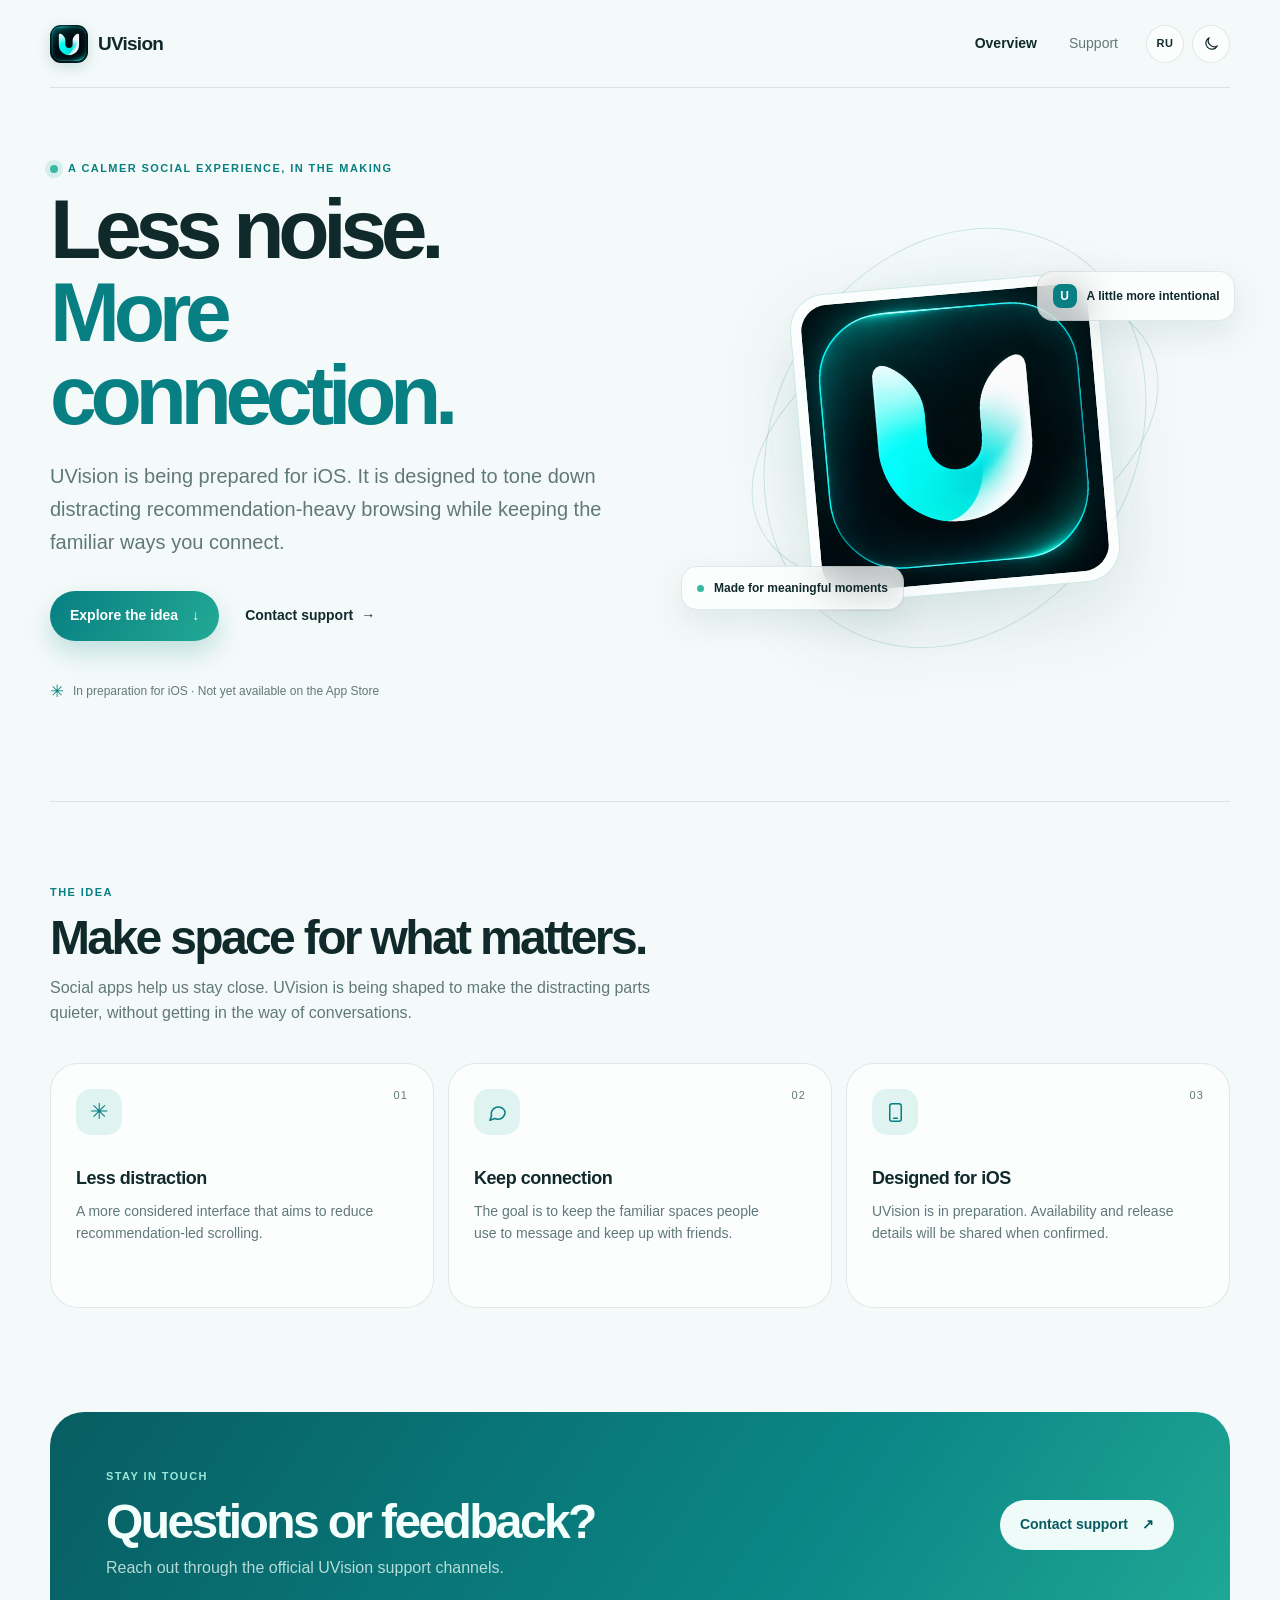
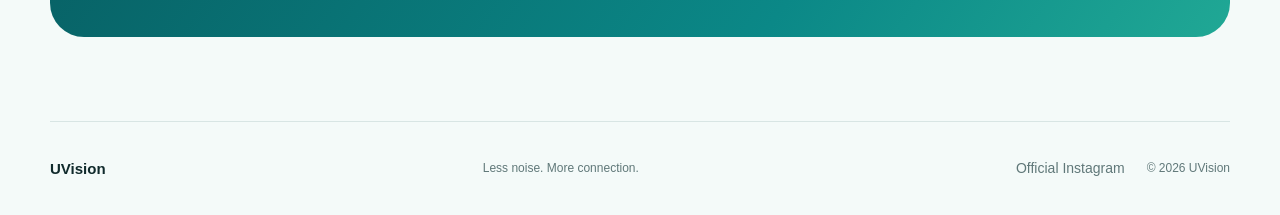
==== index.html @ 412fea6c "Add files via upload" ====
<!doctype html>
<html lang="en" data-theme="system">
<head>
  <meta charset="utf-8">
  <meta name="viewport" content="width=device-width, initial-scale=1, viewport-fit=cover">
  <meta name="color-scheme" content="light dark">
  <meta name="theme-color" content="#e8f7f5">
  <meta name="description" content="UVision is preparing for iOS: a calmer way to use social networks, with less distracting content and more room for meaningful connection.">
  <meta property="og:title" content="UVision — Less noise. More connection.">
  <meta property="og:description" content="A calmer social experience is on its way to iOS.">
  <meta property="og:type" content="website">
  <meta property="og:url" content="https://uvisionapp.github.io/">
  <meta property="og:image" content="https://uvisionapp.github.io/assets/uvision-icon.png">
  <link rel="canonical" href="https://uvisionapp.github.io/">
  <link rel="icon" type="image/png" href="assets/uvision-icon.png">
  <link rel="stylesheet" href="styles.css">
  <title data-en="UVision — Less noise. More connection." data-ru="UVision — Меньше шума. Больше общения.">UVision — Less noise. More connection.</title>
  <script src="script.js" defer></script>
</head>
<body>
  <a class="skip-link" href="#main" data-en="Skip to content" data-ru="Перейти к содержимому">Skip to content</a>
  <header class="site-header">
    <a class="brand" href="index.html" aria-label="UVision home">
      <img src="assets/uvision-icon.png" alt="" width="38" height="38">
      <span>UVision</span>
    </a>
    <nav class="main-nav" id="main-nav" aria-label="Main navigation" data-label-en="Main navigation" data-label-ru="Основная навигация">
      <a class="active" href="index.html" aria-current="page" data-en="Overview" data-ru="Главная">Overview</a>
      <a href="support.html" data-en="Support" data-ru="Поддержка">Support</a>
    </nav>
    <div class="header-actions">
      <button class="utility-button language-button" type="button" data-language-toggle aria-label="Switch language">RU</button>
      <button class="utility-button theme-button" type="button" data-theme-toggle aria-label="Toggle color theme">
        <svg viewBox="0 0 24 24" aria-hidden="true"><path d="M20.2 15.4A8.5 8.5 0 0 1 8.6 3.8 8.6 8.6 0 1 0 20.2 15.4Z"/></svg>
      </button>
      <button class="menu-toggle" type="button" aria-expanded="false" aria-controls="main-nav" data-menu-toggle>
        <span class="sr-only" data-en="Open menu" data-ru="Открыть меню">Open menu</span><span></span><span></span>
      </button>
    </div>
  </header>

  <main id="main">
    <section class="hero section-wrap">
      <div class="hero-copy">
        <p class="eyebrow"><span class="status-dot"></span><span data-en="A calmer social experience, in the making" data-ru="Более спокойный формат общения — в разработке">A calmer social experience, in the making</span></p>
        <h1>Less noise.<br><span class="gradient-text" data-en="More connection." data-ru="Больше общения.">More connection.</span></h1>
        <p class="hero-lede" data-en="UVision is being prepared for iOS. It is designed to tone down distracting recommendation-heavy browsing while keeping the familiar ways you connect." data-ru="UVision готовится к выпуску на iOS. Приложение задумано так, чтобы уменьшать отвлекающие рекомендации и сохранять привычные способы общения.">UVision is being prepared for iOS. It is designed to tone down distracting recommendation-heavy browsing while keeping the familiar ways you connect.</p>
        <div class="hero-actions">
          <a class="button button-primary" href="#principles-title"><span data-en="Explore the idea" data-ru="Узнать об идее">Explore the idea</span><span aria-hidden="true">↓</span></a>
          <a class="text-link" href="support.html"><span data-en="Contact support" data-ru="Связаться с поддержкой">Contact support</span><span aria-hidden="true">→</span></a>
        </div>
        <p class="availability-note"><span class="availability-icon" aria-hidden="true">✳</span><span data-en="In preparation for iOS · Not yet available on the App Store" data-ru="Готовится для iOS · Пока не доступно в App Store">In preparation for iOS · Not yet available on the App Store</span></p>
      </div>
      <div class="hero-art" aria-label="UVision app icon">
        <div class="orbit orbit-one"></div><div class="orbit orbit-two"></div>
        <div class="glow"></div>
        <div class="icon-frame"><img src="assets/uvision-icon.png" alt="UVision icon with a luminous U" width="1024" height="1024"></div>
        <div class="floating-note note-top"><span class="note-mark">U</span><span data-en="A little more intentional" data-ru="Чуть больше осознанности">A little more intentional</span></div>
        <div class="floating-note note-bottom"><span class="note-dot"></span><span data-en="Made for meaningful moments" data-ru="Для того, что действительно важно">Made for meaningful moments</span></div>
      </div>
    </section>

    <section class="principles section-wrap" aria-labelledby="principles-title">
      <div class="section-heading">
        <p class="eyebrow" data-en="The idea" data-ru="Идея">The idea</p>
        <h2 id="principles-title" data-en="Make space for what matters." data-ru="Освободить место для важного.">Make space for what matters.</h2>
        <p data-en="Social apps help us stay close. UVision is being shaped to make the distracting parts quieter, without getting in the way of conversations." data-ru="Социальные приложения помогают оставаться рядом. UVision создаётся, чтобы приглушить отвлекающее и не мешать общению.">Social apps help us stay close. UVision is being shaped to make the distracting parts quieter, without getting in the way of conversations.</p>
      </div>
      <div class="principle-grid">
        <article class="principle-card"><div class="card-index">01</div><div class="card-icon icon-spark" aria-hidden="true">✳</div><h3 data-en="Less distraction" data-ru="Меньше отвлечений">Less distraction</h3><p data-en="A more considered interface that aims to reduce recommendation-led scrolling." data-ru="Более спокойный интерфейс, который помогает сократить прокрутку за рекомендациями.">A more considered interface that aims to reduce recommendation-led scrolling.</p></article>
        <article class="principle-card"><div class="card-index">02</div><div class="card-icon icon-chat" aria-hidden="true"><svg viewBox="0 0 24 24"><path d="M20 11.5a7.5 7.5 0 0 1-7.5 7.5 8 8 0 0 1-3.2-.7L4 20l1.7-4.2a7.4 7.4 0 1 1 14.3-4.3Z"/></svg></div><h3 data-en="Keep connection" data-ru="Сохранять общение">Keep connection</h3><p data-en="The goal is to keep the familiar spaces people use to message and keep up with friends." data-ru="Задача — сохранить привычные разделы для сообщений и общения с друзьями.">The goal is to keep the familiar spaces people use to message and keep up with friends.</p></article>
        <article class="principle-card"><div class="card-index">03</div><div class="card-icon icon-device" aria-hidden="true"><svg viewBox="0 0 24 24"><rect x="6" y="2.8" width="12" height="18.4" rx="2.4"/><path d="M10 18h4"/></svg></div><h3 data-en="Designed for iOS" data-ru="Создаётся для iOS">Designed for iOS</h3><p data-en="UVision is in preparation. Availability and release details will be shared when confirmed." data-ru="UVision готовится к выпуску. Сведения о доступности появятся после подтверждения.">UVision is in preparation. Availability and release details will be shared when confirmed.</p></article>
      </div>
    </section>

    <section class="closing section-wrap">
      <div class="closing-panel"><div><p class="eyebrow" data-en="Stay in touch" data-ru="Остаёмся на связи">Stay in touch</p><h2 data-en="Questions or feedback?" data-ru="Есть вопрос или идея?">Questions or feedback?</h2><p data-en="Reach out through the official UVision support channels." data-ru="Напишите нам через официальные каналы поддержки UVision.">Reach out through the official UVision support channels.</p></div><a class="button button-light" href="support.html"><span data-en="Contact support" data-ru="Связаться с поддержкой">Contact support</span><span aria-hidden="true">↗</span></a></div>
    </section>
  </main>
  <footer class="site-footer section-wrap"><a class="footer-brand" href="index.html">UVision</a><span data-en="Less noise. More connection." data-ru="Меньше шума. Больше общения.">Less noise. More connection.</span><div><a href="https://www.instagram.com/uvisionapp/" target="_blank" rel="noopener noreferrer" data-en="Official Instagram" data-ru="Официальный Instagram">Official Instagram</a><span>© <span data-current-year></span> UVision</span></div></footer>
</body>
</html>
---- styles.css ----
:root {
  color-scheme: light dark;
  --bg: #f4faf9;
  --surface: rgba(255, 255, 255, .74);
  --surface-solid: #fff;
  --text: #102a2c;
  --muted: #607879;
  --line: rgba(21, 75, 77, .12);
  --teal: #087f82;
  --teal-dark: #075b60;
  --mint: #c9f3e9;
  --accent: #39b8a5;
  --shadow: 0 26px 80px rgba(8, 66, 67, .12);
  --warning: #76501a;
  --warning-bg: #fff5dd;
  --radius: 28px;
  font-family: Inter, ui-sans-serif, -apple-system, BlinkMacSystemFont, "Segoe UI", sans-serif;
}
:root[data-theme="light"] { color-scheme: light; }
:root[data-theme="dark"] { color-scheme: dark; }
@media (prefers-color-scheme: dark) {
  :root:not([data-theme="light"]) {
    --bg: #07191b;
    --surface: rgba(15, 39, 41, .76);
    --surface-solid: #0e2628;
    --text: #e8f5f2;
    --muted: #a2bcba;
    --line: rgba(173, 226, 219, .13);
    --teal: #71d3c0;
    --teal-dark: #a2ebdc;
    --mint: #123d3d;
    --accent: #63d3bf;
    --shadow: 0 28px 90px rgba(0, 0, 0, .32);
    --warning: #f4d99d;
    --warning-bg: #382e19;
  }
}
:root[data-theme="dark"] {
  --bg: #07191b; --surface: rgba(15, 39, 41, .76); --surface-solid: #0e2628; --text: #e8f5f2; --muted: #a2bcba;
  --line: rgba(173, 226, 219, .13); --teal: #71d3c0; --teal-dark: #a2ebdc; --mint: #123d3d; --accent: #63d3bf;
  --shadow: 0 28px 90px rgba(0, 0, 0, .32); --warning: #f4d99d; --warning-bg: #382e19;
}
* { box-sizing: border-box; }
html { scroll-behavior: smooth; }
body { margin: 0; min-width: 320px; background: var(--bg); color: var(--text); line-height: 1.55; transition: background-color .25s ease, color .25s ease; }
a { color: inherit; }
button { font: inherit; }
button:focus-visible, a:focus-visible { outline: 3px solid var(--accent); outline-offset: 4px; }
.sr-only { position: absolute; width: 1px; height: 1px; padding: 0; margin: -1px; overflow: hidden; clip: rect(0,0,0,0); white-space: nowrap; border: 0; }
.skip-link { position: fixed; z-index: 20; top: 10px; left: 10px; padding: 10px 14px; transform: translateY(-160%); background: var(--surface-solid); border-radius: 12px; }
.skip-link:focus { transform: translateY(0); }
.site-header { width: min(1180px, calc(100% - 48px)); margin: 0 auto; min-height: 88px; display: flex; align-items: center; justify-content: space-between; gap: 28px; border-bottom: 1px solid var(--line); }
.brand { display: inline-flex; align-items: center; gap: 10px; text-decoration: none; font-size: 19px; font-weight: 750; letter-spacing: -.04em; }
.brand img { border-radius: 11px; box-shadow: 0 4px 14px rgba(7, 96, 98, .18); }
.main-nav { display: flex; align-items: center; gap: 32px; margin-left: auto; }
.main-nav a, .site-footer a { color: var(--muted); font-size: 14px; text-decoration: none; transition: color .2s ease; }
.main-nav a:hover, .main-nav a.active, .site-footer a:hover { color: var(--text); }
.main-nav a.active { font-weight: 650; }
.header-actions { display: flex; align-items: center; gap: 8px; }
.utility-button, .menu-toggle { width: 38px; height: 38px; display: inline-grid; place-items: center; border: 1px solid var(--line); border-radius: 50%; background: var(--surface); color: var(--text); cursor: pointer; }
.language-button { font-size: 11px; font-weight: 750; letter-spacing: .04em; }
.theme-button svg { width: 17px; height: 17px; fill: none; stroke: currentColor; stroke-width: 1.7; stroke-linecap: round; stroke-linejoin: round; }
.menu-toggle { display: none; padding: 10px; }
.menu-toggle > span:not(.sr-only) { width: 16px; height: 1.5px; background: currentColor; display: block; transition: transform .2s ease; }
.menu-toggle[aria-expanded="true"] > span:nth-last-child(2) { transform: translateY(3px) rotate(45deg); }
.menu-toggle[aria-expanded="true"] > span:last-child { transform: translateY(-3px) rotate(-45deg); }
.section-wrap { width: min(1180px, calc(100% - 48px)); margin-inline: auto; }
.hero { min-height: 660px; display: grid; grid-template-columns: 1.03fr .97fr; align-items: center; gap: 48px; padding-block: 72px 84px; }
.hero-copy { position: relative; z-index: 1; max-width: 650px; }
.eyebrow { display: flex; align-items: center; gap: 10px; color: var(--teal); font-size: 11px; font-weight: 750; letter-spacing: .13em; text-transform: uppercase; }
.status-dot, .note-dot { width: 8px; height: 8px; flex: none; border-radius: 50%; background: var(--accent); box-shadow: 0 0 0 5px color-mix(in srgb, var(--accent) 16%, transparent); }
h1, h2, h3, p { margin-top: 0; }
h1 { margin-bottom: 22px; font-size: clamp(48px, 7.3vw, 84px); line-height: .99; letter-spacing: -.075em; font-weight: 760; }
.gradient-text { color: var(--teal); }
.hero-lede { max-width: 570px; color: var(--muted); font-size: clamp(17px, 2vw, 20px); line-height: 1.65; }
.hero-actions { display: flex; align-items: center; gap: 26px; flex-wrap: wrap; margin-top: 32px; }
.button { min-height: 50px; padding: 0 20px; display: inline-flex; align-items: center; justify-content: center; gap: 14px; border-radius: 999px; text-decoration: none; font-size: 14px; font-weight: 700; transition: transform .2s ease, box-shadow .2s ease; }
.button:hover { transform: translateY(-2px); }
.button-primary { color: #fff; background: linear-gradient(120deg, #087f82, #22a994); box-shadow: 0 12px 26px rgba(8, 127, 130, .22); }
.text-link { display: inline-flex; align-items: center; gap: 8px; text-decoration: none; color: var(--text); font-size: 14px; font-weight: 650; }
.availability-note { display: flex; align-items: center; gap: 9px; margin-top: 38px; color: var(--muted); font-size: 12px; }
.availability-icon { color: var(--teal); font-size: 17px; }
.hero-art { min-height: 465px; position: relative; display: grid; place-items: center; isolation: isolate; }
.glow { position: absolute; width: min(76%, 380px); aspect-ratio: 1; z-index: -1; border-radius: 50%; background: radial-gradient(circle, color-mix(in srgb, var(--accent) 27%, transparent), transparent 68%); filter: blur(12px); }
.orbit { position: absolute; border: 1px solid color-mix(in srgb, var(--teal) 17%, transparent); border-radius: 50%; transform: rotate(-24deg); }
.orbit-one { width: 430px; height: 260px; }
.orbit-two { width: 360px; height: 440px; transform: rotate(31deg); }
.icon-frame { width: clamp(210px, 27vw, 310px); aspect-ratio: 1; padding: 10px; border: 1px solid color-mix(in srgb, var(--teal) 18%, transparent); border-radius: 35px; background: var(--surface); box-shadow: var(--shadow); transform: rotate(-5deg); animation: float 7s ease-in-out infinite; }
.icon-frame img { width: 100%; height: 100%; display: block; object-fit: cover; border-radius: 27px; }
.floating-note { position: absolute; display: flex; align-items: center; gap: 10px; padding: 12px 15px; border: 1px solid var(--line); border-radius: 16px; background: var(--surface); box-shadow: 0 12px 36px rgba(8, 66, 67, .1); color: var(--text); font-size: 12px; font-weight: 600; backdrop-filter: blur(16px); }
.note-top { top: 14%; right: -1%; animation: drift 6s ease-in-out infinite; }
.note-bottom { bottom: 13%; left: 0; animation: drift 7s ease-in-out infinite reverse; }
.note-mark { width: 24px; height: 24px; display: grid; place-items: center; border-radius: 8px; color: #fff; background: var(--teal); font-weight: 800; }
.note-dot { width: 7px; height: 7px; box-shadow: none; }
.principles { padding-block: 82px 104px; border-top: 1px solid var(--line); }
.section-heading { max-width: 690px; margin-bottom: 38px; }
.section-heading h2, .closing h2 { margin-bottom: 12px; font-size: clamp(32px, 4vw, 48px); line-height: 1.08; letter-spacing: -.055em; }
.section-heading > p:last-child, .closing p:not(.eyebrow) { max-width: 640px; margin-bottom: 0; color: var(--muted); font-size: 16px; }
.principle-grid { display: grid; grid-template-columns: repeat(3, 1fr); gap: 14px; }
.principle-card { position: relative; min-height: 245px; padding: 25px; overflow: hidden; border: 1px solid var(--line); border-radius: var(--radius); background: var(--surface); }
.card-index { position: absolute; top: 23px; right: 25px; color: var(--muted); font-size: 11px; letter-spacing: .1em; }
.card-icon { width: 46px; height: 46px; display: grid; place-items: center; margin-bottom: 30px; border-radius: 15px; color: var(--teal); background: color-mix(in srgb, var(--accent) 15%, transparent); font-size: 22px; }
.card-icon svg, .contact-symbol svg { width: 23px; height: 23px; fill: none; stroke: currentColor; stroke-width: 1.6; stroke-linecap: round; stroke-linejoin: round; }
.principle-card h3 { margin-bottom: 8px; font-size: 18px; letter-spacing: -.025em; }
.principle-card p { max-width: 310px; margin-bottom: 0; color: var(--muted); font-size: 14px; }
.closing { padding-bottom: 84px; }
.closing-panel { display: flex; align-items: center; justify-content: space-between; gap: 28px; padding: clamp(28px, 5vw, 56px); border-radius: 34px; color: #f3fffc; background: linear-gradient(125deg, #075d62, #0b8887 65%, #20a895); }
.closing .eyebrow { color: #9ce7d9; }
.closing h2 { margin-bottom: 8px; }
.closing p:not(.eyebrow) { color: rgba(240, 255, 251, .75); }
.button-light { flex: none; color: #075b60; background: #effbf8; }
.site-footer { min-height: 94px; display: flex; align-items: center; justify-content: space-between; gap: 20px; border-top: 1px solid var(--line); color: var(--muted); font-size: 12px; }
.footer-brand { color: var(--text) !important; font-weight: 750; font-size: 15px !important; }
.site-footer > div { display: flex; align-items: center; gap: 22px; }
.inner-page { min-height: calc(100vh - 182px); padding-block: 70px 100px; }
.page-intro { max-width: 760px; margin-bottom: 46px; }
.page-intro h1 { font-size: clamp(48px, 7vw, 72px); }
.contact-grid { display: grid; grid-template-columns: repeat(2, minmax(0, 1fr)); gap: 16px; max-width: 900px; }
.contact-card { position: relative; min-height: 230px; padding: 28px; display: flex; flex-direction: column; align-items: flex-start; justify-content: flex-end; gap: 7px; overflow: hidden; border: 1px solid var(--line); border-radius: 28px; background: var(--surface); text-decoration: none; transition: transform .22s ease, border-color .22s ease, box-shadow .22s ease; }
.contact-card:hover { transform: translateY(-4px); border-color: color-mix(in srgb, var(--teal) 45%, var(--line)); box-shadow: var(--shadow); }
.contact-symbol { position: absolute; top: 27px; left: 28px; width: 55px; height: 55px; display: grid; place-items: center; border-radius: 18px; color: var(--teal); background: color-mix(in srgb, var(--accent) 15%, transparent); font-size: 31px; }
.instagram-symbol { font-size: 40px; font-weight: 400; }
.contact-label { color: var(--muted); font-size: 13px; }
.contact-card strong { max-width: 100%; overflow-wrap: anywhere; font-size: clamp(16px, 2.5vw, 22px); letter-spacing: -.035em; }
.contact-arrow { position: absolute; right: 27px; top: 27px; color: var(--muted); font-size: 20px; }
.quiet-note { margin-top: 28px; color: var(--muted); font-size: 13px; }
.warning-dot { background: #d29838; box-shadow: 0 0 0 5px rgba(210, 152, 56, .13); }
.draft-warning { max-width: 850px; margin-bottom: 34px; padding: 20px 22px; border: 1px solid color-mix(in srgb, #d29838 30%, var(--line)); border-radius: 18px; background: var(--warning-bg); color: var(--warning); }
.draft-warning strong { display: block; margin-bottom: 4px; font-size: 14px; }
.draft-warning p { margin: 0; font-size: 13px; }
.policy-document { max-width: 850px; color: var(--text); }
.policy-document[hidden] { display: none; }
.policy-document h2 { margin: 34px 0 9px; font-size: 20px; letter-spacing: -.03em; }
.policy-document p, .policy-document li { color: var(--muted); font-size: 15px; line-height: 1.75; }
.policy-document ul { padding-left: 22px; }
.policy-document a { color: var(--teal); text-underline-offset: 3px; }
.policy-document code { padding: 2px 5px; border-radius: 5px; background: var(--surface); font-size: .9em; }
.policy-meta { padding-bottom: 14px; border-bottom: 1px solid var(--line); font-size: 12px !important; }
@keyframes float { 0%,100% { transform: translateY(0) rotate(-5deg); } 50% { transform: translateY(-10px) rotate(-3deg); } }
@keyframes drift { 0%,100% { transform: translateY(0); } 50% { transform: translateY(-7px); } }
@media (max-width: 800px) {
  .site-header { width: min(100% - 32px, 1180px); min-height: 74px; gap: 12px; }
  .section-wrap { width: min(100% - 32px, 1180px); }
  .main-nav { position: absolute; z-index: 5; top: 66px; left: 16px; right: 16px; display: none; flex-direction: column; align-items: stretch; gap: 0; padding: 8px; border: 1px solid var(--line); border-radius: 18px; background: var(--surface-solid); box-shadow: var(--shadow); }
  .main-nav.is-open { display: flex; }
  .main-nav a { padding: 12px 14px; }
  .menu-toggle { display: flex; flex-direction: column; align-items: center; justify-content: center; gap: 5px; }
  .hero { min-height: auto; grid-template-columns: 1fr; gap: 8px; padding-block: 68px 58px; }
  .hero-copy { max-width: 680px; }
  .hero-art { min-height: 390px; }
  .icon-frame { width: clamp(190px, 45vw, 270px); }
  .orbit-one { width: min(430px, 100%); height: 230px; }
  .orbit-two { width: 330px; height: 370px; }
  .principles { padding-block: 62px 70px; }
  .principle-grid { grid-template-columns: 1fr; }
  .principle-card { min-height: 205px; }
  .closing-panel { align-items: flex-start; flex-direction: column; }
  .inner-page { padding-block: 56px 80px; }
}
@media (max-width: 520px) {
  .brand { font-size: 17px; }
  .brand img { width: 34px; height: 34px; }
  .site-header, .section-wrap { width: calc(100% - 36px); }
  .hero { padding-top: 54px; }
  h1 { font-size: clamp(46px, 14vw, 66px); }
  .hero-art { min-height: 330px; }
  .icon-frame { width: 195px; padding: 7px; border-radius: 26px; }
  .icon-frame img { border-radius: 20px; }
  .orbit-one { width: 95%; height: 190px; }
  .orbit-two { width: 260px; height: 315px; }
  .floating-note { padding: 9px 11px; font-size: 10px; }
  .note-top { right: -5px; top: 11%; }
  .note-bottom { left: -3px; bottom: 8%; }
  .hero-actions { gap: 19px; }
  .availability-note { align-items: flex-start; max-width: 310px; line-height: 1.5; }
  .contact-grid { grid-template-columns: 1fr; }
  .contact-card { min-height: 198px; }
  .site-footer { align-items: flex-start; flex-wrap: wrap; padding-block: 22px; }
  .site-footer > div { width: 100%; justify-content: space-between; }
  .draft-warning { padding: 17px; }
}
@media (prefers-reduced-motion: reduce) {
  *, *::before, *::after { scroll-behavior: auto !important; animation-duration: .01ms !important; animation-iteration-count: 1 !important; transition-duration: .01ms !important; }
}
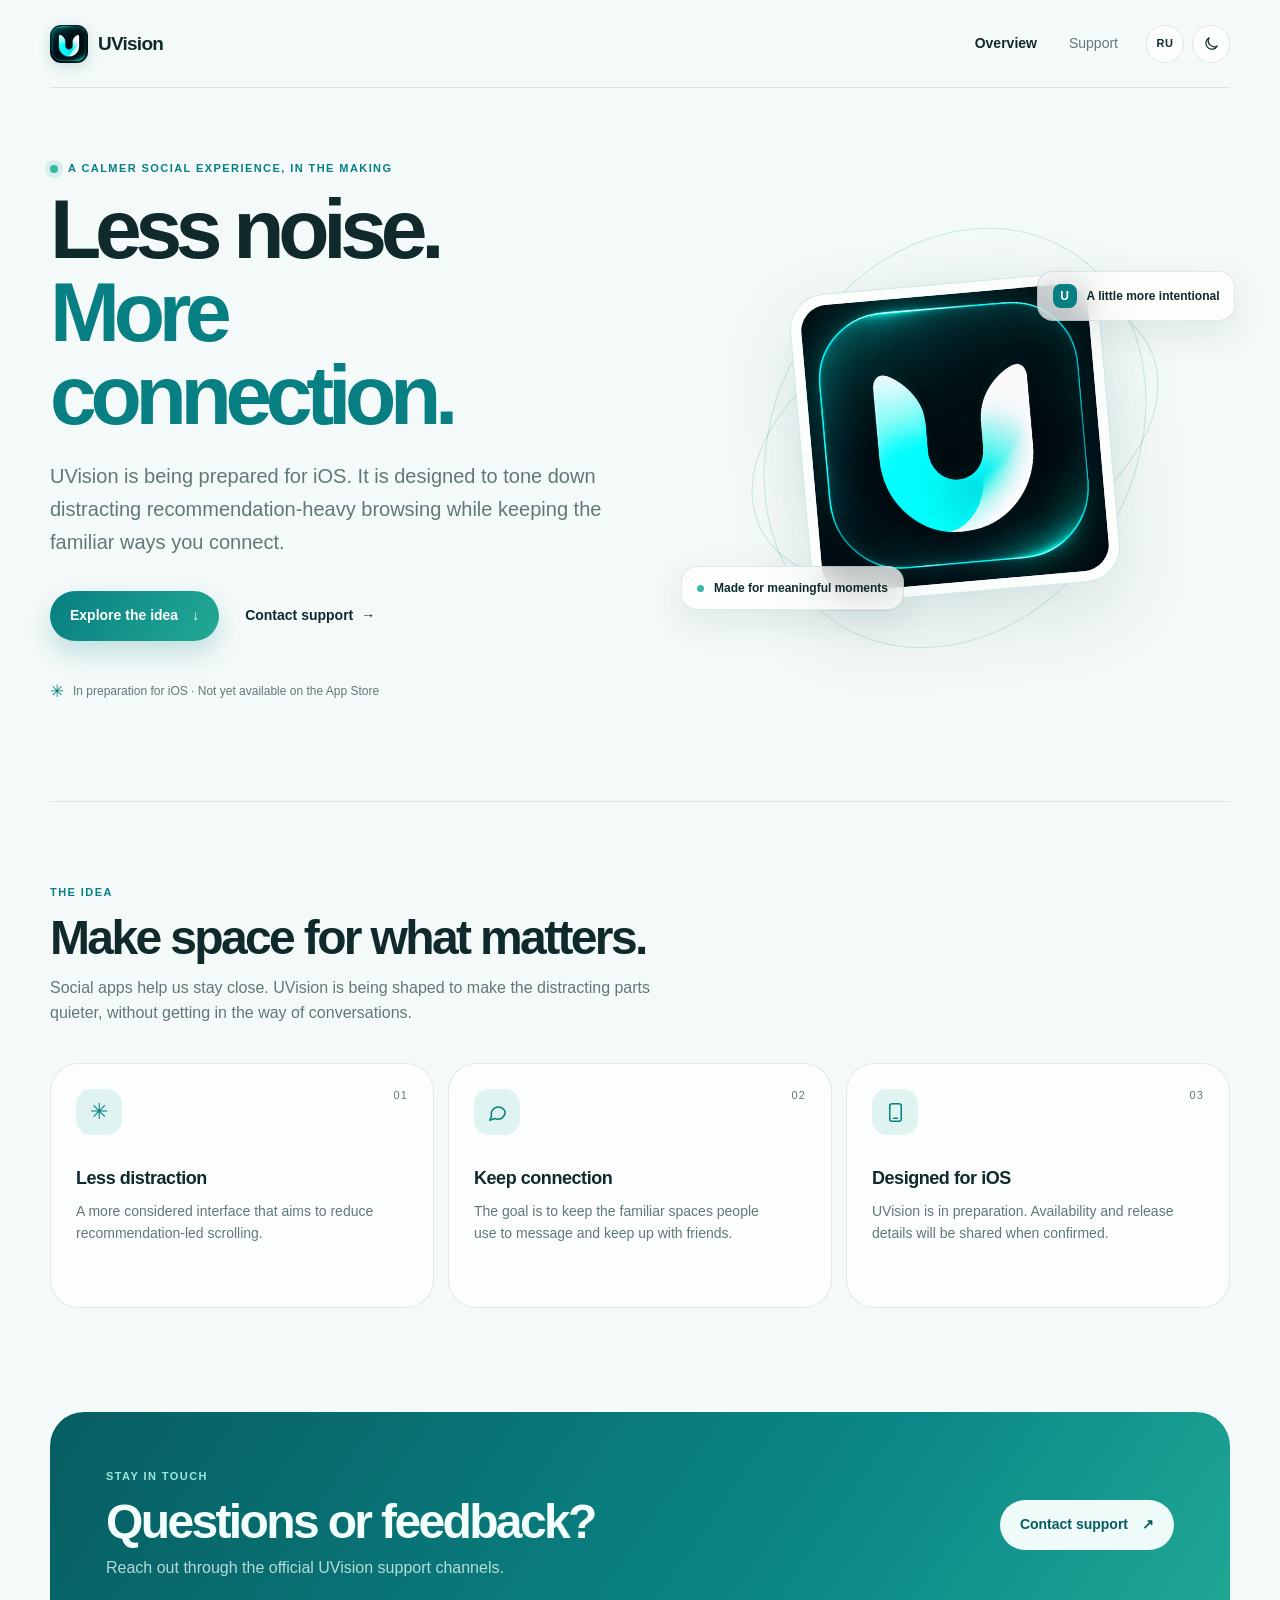
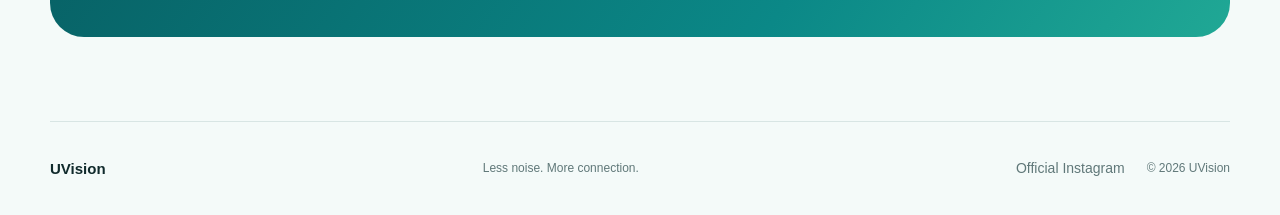
==== commit 473b39d8: "Add files via upload" ====
--- a/index.html
+++ b/index.html
@@ -43,7 +43,7 @@
     <section class="hero section-wrap">
       <div class="hero-copy">
         <p class="eyebrow"><span class="status-dot"></span><span data-en="A calmer social experience, in the making" data-ru="Более спокойный формат общения — в разработке">A calmer social experience, in the making</span></p>
-        <h1>Less noise.<br><span class="gradient-text" data-en="More connection." data-ru="Больше общения.">More connection.</span></h1>
+        <h1><span data-en="Less noise." data-ru="Меньше шума.">Less noise.</span><br><span class="gradient-text" data-en="More connection." data-ru="Больше общения.">More connection.</span></h1>
         <p class="hero-lede" data-en="UVision is being prepared for iOS. It is designed to tone down distracting recommendation-heavy browsing while keeping the familiar ways you connect." data-ru="UVision готовится к выпуску на iOS. Приложение задумано так, чтобы уменьшать отвлекающие рекомендации и сохранять привычные способы общения.">UVision is being prepared for iOS. It is designed to tone down distracting recommendation-heavy browsing while keeping the familiar ways you connect.</p>
         <div class="hero-actions">
           <a class="button button-primary" href="#principles-title"><span data-en="Explore the idea" data-ru="Узнать об идее">Explore the idea</span><span aria-hidden="true">↓</span></a>
--- a/styles.css
+++ b/styles.css
@@ -115,6 +115,7 @@
 .inner-page { min-height: calc(100vh - 182px); padding-block: 70px 100px; }
 .page-intro { max-width: 760px; margin-bottom: 46px; }
 .page-intro h1 { font-size: clamp(48px, 7vw, 72px); }
+.page-intro h1.privacy-title { max-width: 100%; font-size: clamp(26px, 6.5vw, 56px); line-height: 1.12; letter-spacing: -.04em; overflow-wrap: anywhere; text-wrap: balance; }
 .contact-grid { display: grid; grid-template-columns: repeat(2, minmax(0, 1fr)); gap: 16px; max-width: 900px; }
 .contact-card { position: relative; min-height: 230px; padding: 28px; display: flex; flex-direction: column; align-items: flex-start; justify-content: flex-end; gap: 7px; overflow: hidden; border: 1px solid var(--line); border-radius: 28px; background: var(--surface); text-decoration: none; transition: transform .22s ease, border-color .22s ease, box-shadow .22s ease; }
 .contact-card:hover { transform: translateY(-4px); border-color: color-mix(in srgb, var(--teal) 45%, var(--line)); box-shadow: var(--shadow); }
